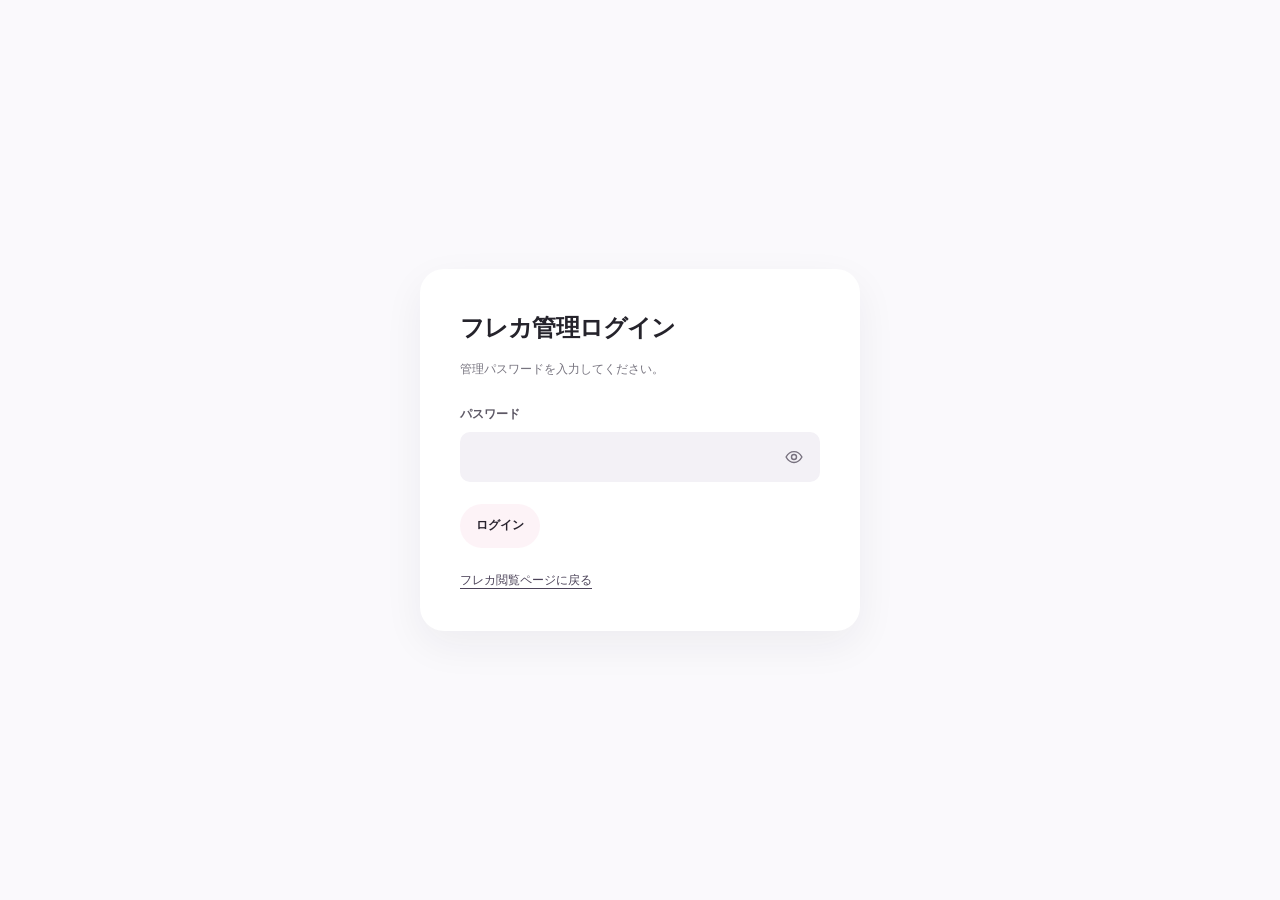
==== edit.html @ df6869c3 "Move Site E app, design, admin and independent GAS files to root; no README" ====
<!doctype html><html lang="ja"><head><meta charset="UTF-8"><meta name="viewport" content="width=device-width,initial-scale=1"><meta name="theme-color" content="#ffffff"><title>フレカ置き場 - 塩</title><link rel="stylesheet" href="assets/style.css?v=site-e-initial-20261123"></head><body data-page="edit"><div id="app"></div><script src="assets/config.js?v=site-e-gas-connected-20261123"></script><script src="assets/core.js?v=site-e-initial-20261123"></script><script src="assets/edit.js?v=site-e-menu-cleanup-20261123"></script></body></html>
---- assets/style.css ----
/*
 * Site D — 4.11B / Material-inspired minimal layout
 * A alternative remains entirely separate as v4.10.
 * The same JS, data contracts, page routes, and accessibility semantics are retained.
 * Design principle: whitespace first, lines only when needed, accent only as state.
 */
@property --theme-color { syntax: '<color>'; inherits: true; initial-value: #eaa1bf; }
:root {
  --theme-background: #eaa1bf;
  --old-theme-background: #eaa1bf;
  --theme-color: #eaa1bf;
  --theme-on: #171717;
  --theme-soft: rgba(234,161,191,.13);
  --theme-line: rgba(234,161,191,.35);
  --txt: #25232b;
  --muted: #77747f;
  --quiet: #9895a0;
  --line: #eeebf1;
  --line-strong: #ddd9e2;
  --bg: #faf9fc;
  --surface: #ffffff;
  --surface-soft: #f3f1f6;
  --surface-active: #f0ecf5;
  --danger: #b04452;
  --radius-small: 8px;
  --radius-medium: 12px;
  --radius-dialog: 24px;
  --ease: cubic-bezier(.2,.75,.25,1);
}
* { box-sizing: border-box; }
html { scroll-behavior: smooth; }
body {
  margin: 0;
  min-width: 320px;
  background: var(--surface);
  color: var(--txt);
  font: 14px/1.6 'Noto Sans JP','Hiragino Kaku Gothic ProN', 'Yu Gothic', system-ui, sans-serif;
  font-weight: 400;
  -webkit-font-smoothing: antialiased;
}
body[data-page="view"] { padding-bottom: 32px; }
button,input,textarea,select { font: inherit; }
button { cursor: pointer; -webkit-tap-highlight-color: transparent; }
button:disabled { opacity: .38; cursor: default; }
button:focus-visible, input:focus-visible, select:focus-visible, textarea:focus-visible, a:focus-visible, .ownership-option:focus-within {
  outline: 2px solid #6b5b81; outline-offset: 3px;
}
a { color: inherit; }
svg { width: 20px; height: 20px; fill: none; stroke: currentColor; stroke-width: 1.7; stroke-linecap: round; stroke-linejoin: round; }
.hidden { display: none !important; }
#app { min-height: 100dvh; }

/* 1 — Top app bar: flat surface, small dynamic theme rule (no decorations). */
.app-header { position: sticky; top: 0; z-index: 30; background: var(--surface); }
.title-bar { position: relative; isolation: isolate; background: var(--surface); color: var(--txt); }
.title-bar::after { content: ''; position: absolute; top: 0; left: 0; right: 0; height: 4px; background: var(--theme-background); z-index: 1; }
.title-bar::before { content:''; position:absolute; inset: 0 0 auto; height: 4px; z-index:2; pointer-events:none; background:var(--old-theme-background); opacity: 0; }
.theme-changing .title-bar::before { animation: b-accent-crossfade 700ms ease both; }
@keyframes b-accent-crossfade { from { opacity: 1; } to { opacity: 0; } }
.header-inner { max-width: 1440px; min-height: 76px; margin: auto; padding: 12px 36px 9px; display: flex; align-items: center; justify-content: space-between; gap: 16px; }
.app-title { font-size: 21px; font-weight: 700; letter-spacing: -.025em; color: #27232c; }
.header-actions,.view-header-actions { display:flex; align-items:center; gap:14px; }
.header-date { color:var(--muted); white-space:nowrap; font-size: 11px; letter-spacing: .02em; }
.hamburger { width: 48px; height: 48px; display:flex; flex-direction:column; align-items:center; justify-content:center; gap:5px; border:0; background:transparent; color:#302c36; padding:9px; border-radius:24px; transition:background 180ms ease; }
.hamburger:hover,.hamburger[aria-expanded="true"] { background:var(--surface-soft); }
.hamburger span { width:21px; height:2px; display:block; background:currentColor; border-radius:3px; transition:transform 250ms var(--ease),opacity 180ms ease; }
.hamburger[aria-expanded="true"] span:first-child { transform:translateY(7px) rotate(45deg); }
.hamburger[aria-expanded="true"] span:nth-child(2) { opacity:0; }
.hamburger[aria-expanded="true"] span:last-child { transform:translateY(-7px) rotate(-45deg); }

/* 2 — Modal navigation sheet; keeps the exact original hamburger behaviors. */
.menu-scrim { position:fixed; inset:0; z-index:79; background:rgba(22,18,30,.27); opacity:0; visibility:hidden; pointer-events:none; transition:opacity 300ms ease,visibility 0s linear 310ms; }
.hamburger-panel { position:fixed; right:0; top:0; bottom:0; z-index:80; width:min(344px, calc(100vw - 36px)); display:flex; flex-direction:column; gap:2px; padding:108px 20px 32px; overflow-y:auto; background:var(--surface); box-shadow:-14px 0 55px rgba(34,27,47,.12); opacity:0; transform:translateX(28px); visibility:hidden; pointer-events:none; transition:opacity 260ms ease,transform 300ms var(--ease),visibility 0s linear 310ms; }
.hamburger-panel::before { content:'メニュー'; position:absolute; top:42px; left:36px; font-size:21px; font-weight:700; letter-spacing:-.02em; }
.hamburger-panel :is(a,button) { display:block; width:100%; border:0; border-radius:12px; padding:15px 18px; text-align:left; color:#433e49; font-size:14px; font-weight:500; background:transparent; text-decoration:none; transition:background-color 180ms ease; }
.hamburger-panel :is(a,button):hover { background:#f3f1f6; }
.hamburger-panel .selected { background:var(--theme-soft); font-weight:700; }
/* Close control floats above the drawer, independent of the sliding sheet.
   Its bounds are taken from the header hamburger at the moment of opening. */
.drawer-close {
  position: fixed;
  z-index: 83;
  display: grid;
  place-items: center;
  padding: 0;
  border: 0;
  border-radius: 50%;
  background: transparent;
  color: #302c36;
  font-size: 28px;
  font-weight: 300;
  line-height: 1;
  opacity: 0;
  visibility: hidden;
  pointer-events: none;
  transform: scale(.92);
  transition: opacity 180ms ease, transform 240ms var(--ease), visibility 0s linear 250ms, background-color 180ms ease;
}
.drawer-close.is-open {
  opacity: 1;
  visibility: visible;
  pointer-events: auto;
  transform: scale(1);
  transition-delay: 0s;
}
.drawer-close:hover { background: var(--surface-soft); }
.drawer-close:focus-visible { outline: 2px solid #6b5b81; outline-offset: -3px; }

.hamburger-panel > a:first-of-type { border-bottom:1px solid var(--line); border-radius:0; margin-bottom:12px; padding-bottom:23px; }
.hamburger-panel > a:first-of-type:hover { background:var(--surface-soft); border-radius:12px; }
.menu-scrim.is-open,.hamburger-panel.is-open { opacity:1; visibility:visible; pointer-events:auto; transition-delay:0ms; }
.hamburger-panel.is-open { transform:translateX(0); }

/* 3 — Search and filters: whitespace, no decorated input borders. */
.container { max-width:1440px; margin:0 auto; padding:24px 36px; }
.search { max-width:740px; min-height:52px; display:flex; align-items:center; gap:14px; padding:0 18px; background:var(--surface-soft); border:0; border-radius:var(--radius-medium); box-shadow:none; transition:background 200ms ease,box-shadow 200ms ease; }
.search:focus-within { background:#eeebf3; box-shadow:inset 0 -2px #777086; }
.search svg { color:#777280; width:19px; height:19px; flex-shrink:0; }
.search input { flex:1; min-width:0; padding:13px 0; background:transparent; color:var(--txt); border:0; outline:0; font-size:16px; }
.search input::placeholder { color:#86818e; }
.desktop-tabs { max-width:1440px; margin:auto; padding:0 36px; display:flex; align-items:stretch; gap:20px; overflow-x:auto; scrollbar-width:none; border-bottom:1px solid var(--line); }
.desktop-tabs::-webkit-scrollbar { display:none; }
.char-tab { position:relative; flex-shrink:0; white-space:nowrap; border:0; border-radius:0; background:transparent!important; padding:12px 4px 15px; min-height:52px; color:#77717e; font-size:13px; font-weight:500; transition:color 230ms ease; }
.char-tab::after { content:''; position:absolute; left:0; right:0; height:3px; bottom:0; border-radius:3px 3px 0 0; background:var(--theme-background); transform:scaleX(0); transform-origin:center; transition:transform 280ms var(--ease); }
.char-tab:hover { color:#34303b; }
.char-tab.active { color:#292630; font-weight:700; }
.char-tab.active::after { transform:scaleX(1); }

/* 4 — Public gallery: image-led, not a grid of framed rectangles. */
.card-grid { display:grid; grid-template-columns:repeat(2,minmax(0,1fr)); gap:26px 16px; align-items:start; }
.freca-card { min-width:0; background:transparent; border:0; border-radius:0; box-shadow:none; overflow:visible; }
.card-picture { background:#f2f0f5; aspect-ratio:59 / 86; overflow:hidden; border-radius:7px; display:flex; align-items:center; justify-content:center; cursor:zoom-in; transition:box-shadow 220ms ease; }
.card-picture img { width:100%; height:100%; object-fit:cover; transition:transform 300ms var(--ease); }
.freca-card:hover .card-picture { box-shadow:0 6px 18px rgba(36,29,43,.08); }
.freca-card:hover .card-picture img { transform:scale(1.018); }
.card-detail { padding:11px 2px 0; }
.card-chara { color:#292530; font-size:13px; font-weight:650; line-height:1.45; }
.card-code { color:#76717d; font-size:12px; line-height:1.55; margin-top:4px; overflow-wrap:anywhere; }
.empty-image { display:flex; flex-direction:column; align-items:center; justify-content:center; gap:8px; color:#a29da9; }
.empty-image span { font-size:26px; font-weight:300; }
.empty-image small { font-size:12px; }
.placeholder-panel { grid-column:1 / -1; text-align:center; padding:68px 12px; color:#817a88; font-size:13px; background:transparent; border:0; border-radius:0; box-shadow:none; line-height:1.9; }
.pager { display:flex; justify-content:center; gap:6px; flex-wrap:wrap; margin:24px auto; }
.pager button { width:42px; height:42px; border:0; border-radius:50%; background:transparent; color:#77717e; }
.pager button:hover { background:#f0eef3; }
.pager button.active { color:#242029; background:var(--theme-soft); font-weight:700; }
.pager-ellipsis { display:grid; place-items:center; width:28px; color:#9a95a1; }
.bottom-nav { display:none; }

/* 5 — Forms and simple actions. The only filled actions are primary. */
.btn { min-height:40px; padding:9px 16px; border:0; border-radius:22px; color:#544d5b; background:var(--surface-soft); font-size:12px; font-weight:600; transition:background 160ms ease,transform 160ms ease; }
.btn:hover { background:#eae6ef; }
.btn:active,.tiny-btn:active { transform:scale(.982); }
.btn.primary { color:#28232e; background:var(--theme-soft); font-weight:700; }
.btn.primary:hover { filter:brightness(.97); }
.btn.danger,.tiny-btn.danger { color:var(--danger); }
.tiny-btn { background:transparent; border:0; border-radius:18px; padding:7px 13px; font-size:12px; font-weight:500; color:#5c5663; transition:background 180ms ease, transform 180ms ease; }
.tiny-btn:hover { background:var(--surface-soft); }
.row { display:flex; align-items:center; flex-wrap:wrap; gap:8px; }
.row.between { justify-content:space-between; }
.note { margin:0; font-size:12px; line-height:1.8; color:var(--muted); font-weight:400; }
.section-head { display:flex; align-items:center; justify-content:space-between; gap:16px; margin:6px 0 20px; }
.section-head h2 { margin:0; color:#292531; font-size:22px; font-weight:700; letter-spacing:-.035em; line-height:1.35; }
.section-head h2 small { font-size:12px; font-weight:400; margin-left:8px; letter-spacing:0; }

/* 6 — Auth: compact neutral form, only one elevated functional surface. */
.auth-screen { min-height:100dvh; display:grid; place-items:center; padding:32px 16px; background:var(--bg); }
.login-panel { width:min(440px,100%); padding:40px; background:#fff; border:0; border-radius:24px; box-shadow:0 14px 40px rgba(36,30,45,.06); }
.login-panel h1 { margin:0 0 12px; font-size:24px; letter-spacing:-.035em; }
.login-panel form { margin-top:24px; }
.login-panel .btn { margin-top:4px; min-height:44px; }
.login-panel > .note:last-child { margin-top:22px; }
.login-panel a { color:#4c4359; text-underline-offset:4px; }
.login-panel .password-control{display:block;position:relative;width:100%;}
.login-panel .password-control input{padding-right:58px;}
.login-panel .password-peek{position:absolute;top:0;right:0;bottom:0;width:52px;display:grid;place-items:center;border:0;border-radius:0 10px 10px 0;background:transparent;color:#77717e;cursor:pointer;touch-action:none;-webkit-user-select:none;user-select:none;padding:0;}
.login-panel .password-peek[aria-pressed="true"]{color:#28252e;}
.login-panel .password-peek:focus-visible{outline:2px solid #777086;outline-offset:-3px;}
.field { display:grid; gap:8px; margin:18px 0; font-size:12px; font-weight:650; color:#5d5865; }
.field input,.field select,.field textarea { width:100%; min-height:48px; border:0; border-radius:10px; background:var(--surface-soft); color:#28252e; padding:12px 14px; font-size:16px; outline:0; }
.field textarea { min-height:100px; resize:vertical; line-height:1.7; }
.field input:focus,.field select:focus,.field textarea:focus { box-shadow:inset 0 -2px #777086; }

/* 7 — Edit dashboard, understated hierarchy and flat item rows. */
.admin-shell { width:min(100%,1320px); margin:0 auto; padding:36px 38px 90px; }
.animated-content { animation:b-content-fade 230ms ease both; }
@keyframes b-content-fade { from { opacity:.7; transform:translateY(5px); } to { opacity:1; transform:translateY(0); } }
.admin-shell .search { margin-bottom:16px; max-width:740px; }
.sub-tabs { display:flex; width:fit-content; align-items:center; gap:26px; margin:0 0 36px; border-bottom:1px solid var(--line-strong); }
.sub-tab { position:relative; border:0; border-radius:0; color:#77717e; background:transparent; padding:10px 0 14px; min-height:44px; font-size:14px; font-weight:500; }
.sub-tab.active { color:#2b2731; font-weight:700; }
.sub-tab.active::after { content:''; position:absolute; height:3px; bottom:-1px; left:0; right:0; border-radius:3px; background:var(--theme-background); }
.character-filter { display:flex; align-items:center; gap:10px; width:100%; margin:14px 0 26px; min-height:44px; }
.filter-all { flex:0 0 auto; min-width:60px; }
.filter-scroll { display:flex; gap:4px; flex:1; min-width:0; overflow-x:auto; scrollbar-width:none; padding:0; overscroll-behavior-inline:contain; }
.filter-scroll::-webkit-scrollbar { display:none; }
.filter-pill { position:relative; flex:0 0 auto; border:0; background:transparent; color:#706a77; padding:10px 16px; border-radius:24px; min-height:42px; white-space:nowrap; font-size:12px; font-weight:500; transition:background-color 200ms ease, color 200ms ease; }
.filter-pill.active { background:var(--item-soft); color:#25222c; font-weight:700; }
.filter-pill:hover { background:#f3f1f6; }
.admin-card-grid { display:grid; grid-template-columns:repeat(2,minmax(0,1fr)); gap:28px 18px; margin-top:28px; }
.admin-card { min-width:0; background:transparent; border:0; border-radius:0; box-shadow:none; overflow:visible; }
.admin-image { display:grid; place-items:center; height:190px; background:#f1eff4; border-radius:7px; cursor:zoom-in; overflow:hidden; }
.admin-image img { width:100%; height:100%; object-fit:cover; }
.admin-card-body { padding:13px 2px; }
.admin-title { font-size:14px; font-weight:650; overflow-wrap:anywhere; }
.admin-sub { font-size:12px; color:var(--muted); margin:4px 0 8px; }

/* 8 — Ownership: one row per outfit, chips only for printed characters. */
.owned-grid { display:grid; grid-template-columns:repeat(1,minmax(0,1fr)); gap:0; margin-top:22px; }
.owned-card { padding:20px 1px 21px; border:0; border-radius:0; border-bottom:1px solid var(--line); background:transparent; box-shadow:none; }
.owned-card strong { font-size:15px; font-weight:650; }
.owned-card > .note { margin-top:2px; }
.chip-row { display:flex; flex-wrap:wrap; gap:8px; margin:13px 0 4px; }
.chip { display:inline-flex; align-items:center; gap:4px; padding:4px 12px; background:var(--item-soft); color:#3c3743; border:0; border-radius:19px; font-size:11px; font-weight:500; }
.owned-card .row { margin-top:12px; }

/* 9 — Print plans: section label and hairline separators instead of panels. */
.plan-heading { margin:42px 0 16px; font-size:20px; font-weight:700; letter-spacing:-.03em; }
.plan-set { margin:0 0 30px; background:transparent; border:0; border-radius:0; box-shadow:none; overflow:visible; }
.plan-set-head { display:flex; justify-content:flex-start; padding:12px 1px 10px; background:transparent; color:#77717d; border-bottom:1px solid var(--line-strong); font-size:12px; font-weight:600; }
.plan-item { display:flex; align-items:center; gap:14px; padding:16px 1px; min-width:0; border-bottom:1px solid var(--line); }
.plan-item input[type=checkbox] { flex:0 0 auto; width:19px; height:19px; accent-color:#655d70; cursor:pointer; }
.plan-content { min-width:0; flex:1; overflow:hidden; }
.plan-item .name { color:#33303b; font-weight:600; font-size:14px; overflow:hidden; text-overflow:ellipsis; white-space:nowrap; }

.plan-note { font-size:12px; margin-top:3px; color:#898590; line-height:1.5; white-space:nowrap; overflow:hidden; text-overflow:ellipsis; }
.plan-actions { flex:0 0 auto; display:flex; align-items:center; gap:0; flex-wrap:nowrap; }
.plan-actions .tiny-btn { font-size:11px; padding:8px 11px; min-width:40px; }
@keyframes b-check-pop { 0%{transform:scale(.85)} 65%{transform:scale(1.09)} 100%{transform:scale(1)} }
.plan-item.just-checked input[type=checkbox] { animation:b-check-pop 200ms ease-out; }

/* 10 — Color settings: flat editable rows with an intentional preview swatch. */
.color-grid { display:grid; grid-template-columns:repeat(1,minmax(0,1fr)); gap:0 36px; margin-top:18px; }
.color-card { border:0; border-radius:0; border-bottom:1px solid var(--line); background:transparent; padding:22px 0 23px; display:grid; gap:12px; }
.color-card > strong { font-size:15px; font-weight:650; }
.color-mode { display:flex; gap:22px; flex-wrap:wrap; }
.color-mode label { display:inline-flex; align-items:center; gap:7px; font-size:12px; color:#696373; cursor:pointer; }
.color-mode input { accent-color:#665c77; }
.color-control { display:flex; align-items:center; gap:14px; }
.color-control input[type=color] { width:44px; height:44px; border:0; background:none; padding:0; cursor:pointer; }
.color-control input[type=text] { flex:1; width:100%; min-width:0; border:0; border-radius:10px; background:var(--surface-soft); padding:12px 14px; font-size:14px; text-transform:uppercase; }
.color-sample { width:100%; min-height:43px; display:grid; place-items:center; background:var(--sample); color:var(--sample-on); font-weight:600; font-size:12px; border-radius:6px; }

/* 11 — Ownership multiple-selection dialog. */
.owned-select-caption { display:flex; justify-content:space-between; gap:14px; color:#4b4651; font-size:13px; margin:22px 0 10px; }
.owned-select-caption > span { color:var(--muted); font-size:11px; }
.ownership-options { display:grid; grid-template-columns:repeat(3,minmax(0,1fr)); gap:8px; }
.ownership-option { display:flex; justify-content:center; align-items:center; gap:5px; cursor:pointer; background:#f4f2f7; color:#6b6572; border:0; border-radius:11px; min-height:44px; padding:8px 4px; font-size:12px; transition:background-color 180ms ease; white-space:nowrap; }
.ownership-option.chosen { background:var(--item-soft); color:#302b35; font-weight:700; }
.ownership-option input { position:absolute; width:1px; height:1px; opacity:0; pointer-events:none; }
.ownership-option .tick { visibility:hidden; }
.ownership-option.chosen .tick { visibility:visible; }

/* 12 — Modal/dialog surfaces are purposefully elevated (not a layout grid). */
.overlay,.dialog-shade { position:fixed; inset:0; z-index:70; background:rgba(27,23,34,.5); display:grid; place-items:center; padding:20px; animation:b-overlay-in 180ms ease both; }
.overlay { z-index:60; }
.overlay img { max-width:min(520px,92vw); max-height:87vh; object-fit:contain; border-radius:8px; box-shadow:0 18px 60px rgba(20,14,30,.2); }
.overlay-close { position:fixed; right:25px; top:20px; width:44px; height:44px; border:0; background:white; color:#4c4554; border-radius:50%; font-size:24px; }
.dialog { background:#fff; width:min(520px,100%); max-height:90dvh; overflow-y:auto; padding:26px 30px 30px; border:0; border-radius:var(--radius-dialog); box-shadow:0 24px 90px rgba(28,23,34,.19); animation:b-dialog-in 250ms var(--ease) both; }
.dialog h2 { font-size:20px; font-weight:700; margin:0; }
.dialog-actions { display:flex; justify-content:flex-end; gap:10px; margin-top:28px; }
.preview { width:100%; min-height:148px; display:grid; place-items:center; background:var(--surface-soft); border:0; border-radius:9px; overflow:hidden; font-size:12px; color:#827d89; }
.preview img { width:auto; height:148px; max-width:100%; object-fit:contain; }
@keyframes b-overlay-in { from{opacity:0} to{opacity:1} }
@keyframes b-dialog-in { from{opacity:0;transform:translateY(10px) scale(.99)} to{opacity:1;transform:translateY(0) scale(1)} }
.toast { position:fixed; z-index:110; left:50%; bottom:26px; transform:translateX(-50%); padding:12px 20px; background:#353039; color:white; border-radius:24px; font-size:12px; opacity:0; pointer-events:none; transition:opacity 200ms ease; box-shadow:0 7px 25px rgba(25,22,29,.15); }
.toast.show { opacity:1; }

/* Responsive columns and rhythm */
@media(min-width:700px) {
  .card-grid { grid-template-columns:repeat(4,minmax(0,1fr)); gap:30px 20px; }
  .admin-card-grid { grid-template-columns:repeat(3,minmax(0,1fr)); gap:30px 22px; }
  .owned-grid { grid-template-columns:repeat(2,minmax(0,1fr)); column-gap:42px; }
  .color-grid { grid-template-columns:repeat(2,minmax(0,1fr)); }
}
@media(min-width:1100px) {
  .card-grid { grid-template-columns:repeat(5,minmax(0,1fr)); gap:36px 24px; }
  .admin-card-grid { grid-template-columns:repeat(4,minmax(0,1fr)); }
}
@media(min-width:1400px) { .card-grid { grid-template-columns:repeat(6,minmax(0,1fr)); } }

@media(max-width:699px) {
  body[data-page="view"] { padding-bottom:90px; }
  .header-inner { min-height:66px; padding:9px 16px 6px; }
  .app-title { font-size:17px; }
  .header-date { font-size:10px; }
  .header-actions,.view-header-actions { gap:5px; }
  .hamburger { width:44px; height:44px; }
  .container { padding:18px 16px; }
  .desktop-tabs { display:none; }
  .card-grid { grid-template-columns:repeat(2,minmax(0,1fr)); gap:24px 12px; }
  .card-picture { border-radius:5px; }
  .card-detail { padding:9px 1px 0; }
  .card-chara { font-size:12px; }
  .card-code { font-size:11px; }
  .bottom-nav { display:block; position:fixed; left:0; right:0; bottom:0; z-index:40; height:77px; background:var(--surface); box-shadow:0 -3px 22px rgba(30,26,37,.07); }
  .bottom-nav-inner { display:flex; align-items:center; gap:10px; width:100%; height:100%; padding:0 12px; }
  .bottom-all { display:flex; align-items:center; justify-content:center; flex:0 0 58px; padding:10px 4px; border:0; background:transparent; border-radius:17px; font-size:11px; color:#736e7a; min-height:42px; }
  .bottom-all.active { background:var(--item-soft); color:#302b35; font-weight:700; }
  .nav-scroller { display:block; flex:1; min-width:0; height:100%; overflow-x:auto; scroll-snap-type:x mandatory; scrollbar-width:none; }
  .nav-scroller::-webkit-scrollbar { display:none; }
  .nav-track { display:flex; width:100%; height:100%; }
  .nav-slide { flex:0 0 100%; width:100%; height:100%; display:flex; align-items:center; gap:2px; padding:0; scroll-snap-align:start; }
  .bottom-char { flex:1 1 0; width:0; min-width:0; min-height:42px; display:grid; place-items:center; padding:10px 1px; border:0; border-radius:17px; background:transparent; color:#746f7c; font-size:11px; transition:background 260ms ease; }
  .bottom-char.active { background:var(--item-soft); color:#292531; font-weight:700; }
  .bottom-char:not(.active):active,.bottom-all:not(.active):active { background:var(--surface-soft); }
  .admin-shell { padding:26px 16px 72px; }
  .section-head { margin:2px 0 20px; }
  .section-head h2 { font-size:18px; }
  .section-head .btn { padding:9px 13px; font-size:11px; min-height:39px; }
  .sub-tabs { gap:26px; margin-bottom:28px; }
  .character-filter { gap:5px; margin:10px 0 23px; }
  .filter-pill { padding:10px 13px; }
  .admin-card-grid { gap:25px 14px; }
  .admin-image { height:160px; }
  .admin-card-body { padding:10px 0; }
  .owned-card { padding:20px 0; }
  .plan-heading { font-size:18px; margin:36px 0 14px; }
  .plan-item { gap:9px; padding:14px 0; }
  .plan-actions { gap:0; }
  .plan-actions .tiny-btn { min-width:34px; padding:7px 7px; font-size:11px; }
  .dialog { padding:22px 20px 25px; border-radius:20px; }
  .color-grid { grid-template-columns:1fr; }
  .hamburger-panel { width:min(340px,calc(100vw - 32px)); }
}
@media(prefers-reduced-motion:reduce) {
  *,*::before,*::after { scroll-behavior:auto!important; animation-duration:.001ms!important; transition-duration:.001ms!important; }
}


/* ======================================================================
   SITE D 4.11D — design D: B's structural minimalism + C's glass & motion
   No JS or backend contracts changed. Keep as an independent CSS variant.
   Glass belongs to navigation and temporary overlays, NOT content cards.
   ====================================================================== */
:root {
  --d-spring: cubic-bezier(.22,1,.36,1);
  --d-glass: rgba(254,253,255,.84);
  --d-solid: #fff;
  --d-glass-stroke: rgba(255,255,255,.72);
}
/* B-like flat page, with C-like luminous/frosted top navigation. */
body { background:#fff; }
.app-header {
  background:transparent;
  isolation:isolate;
}
.title-bar {
  background:var(--d-glass);
  -webkit-backdrop-filter:blur(24px) saturate(1.4);
  backdrop-filter:blur(24px) saturate(1.4);
  box-shadow:0 1px 0 rgba(61,52,72,.065), 0 3px 18px rgba(50,36,59,.025);
}
/* Keep B's narrow accent rather than C's full tinted block. */
.title-bar::after,.title-bar::before { height:3px; }
.app-title { letter-spacing:-.02em; }
.hamburger,
.hamburger span { transition-duration:260ms; transition-timing-function:var(--d-spring); }
.hamburger:hover { background:rgba(235,231,240,.55); }
.hamburger:active { transform:scale(.94); }
/* C-inspired glass navigation sheet, still in B's right drawer geometry.
   Position of close X is set from the hamburger's actual rect by B.1 JS. */
.menu-scrim {
  background:rgba(28,23,35,.21);
  -webkit-backdrop-filter:blur(0px);
  backdrop-filter:blur(0px);
  transition:opacity 380ms ease,backdrop-filter 380ms ease,
             -webkit-backdrop-filter 380ms ease,visibility 0s linear 410ms;
}
.menu-scrim.is-open {
  -webkit-backdrop-filter:blur(4px);
  backdrop-filter:blur(4px);
  transition-delay:0s;
}
.hamburger-panel {
  background:rgba(251,250,254,.94);
  border-left:1px solid var(--d-glass-stroke);
  -webkit-backdrop-filter:blur(34px) saturate(1.45);
  backdrop-filter:blur(34px) saturate(1.45);
  box-shadow:-18px 0 65px rgba(38,29,48,.14),inset 1px 0 rgba(255,255,255,.7);
  transform:translate3d(32px,0,0) scale(.992);
  transform-origin:right center;
  filter:blur(3px);
  transition:opacity 320ms ease,transform 410ms var(--d-spring),filter 320ms ease,visibility 0s linear 425ms;
}
.hamburger-panel.is-open {
  transform:translate3d(0,0,0) scale(1);
  filter:blur(0px);
}
.hamburger-panel :is(a,button) {
  transition:background-color 200ms ease,color 190ms ease,transform 240ms var(--d-spring);
}
.hamburger-panel :is(a,button):hover {
  background:rgba(231,228,238,.7);
  transform:translateX(2px);
}
.drawer-close {
  transition:opacity 220ms ease,transform 290ms var(--d-spring),visibility 0s linear 330ms,background-color 200ms ease;
}
.drawer-close.is-open { transition-delay:0s; }
.drawer-close:hover { background:rgba(236,233,242,.82); }
/* Keep B's no-outline search field, give it restrained C-like tactility. */
.search {
  background:rgba(243,241,246,.94);
  transition:background-color 230ms ease,box-shadow 250ms ease,transform 250ms var(--d-spring);
}
.search:focus-within {
  background:rgba(241,238,246,.98);
  box-shadow:inset 0 -2px rgba(109,94,128,.55), 0 3px 15px rgba(45,36,54,.04);
}
/* Tabs stay understated B-style, but transitions feel more fluid. */
.char-tab { transition:color 320ms ease; }
.char-tab::after { transition:transform 390ms var(--d-spring); }
.filter-pill,.bottom-char,.bottom-all {
  transition:background-color 400ms var(--d-spring),color 260ms ease,transform 210ms var(--d-spring);
}
/* Gallery remains visually identical in structure to B. Card entrance is C-like. */
@keyframes d-card-enter {
  from { opacity:0; transform:translate3d(0,9px,0) scale(.994); }
  to   { opacity:1; transform:translate3d(0,0,0) scale(1); }
}
.animated-grid .freca-card {
  animation:d-card-enter 360ms var(--d-spring) both;
  animation-delay:var(--stagger,0ms);
}
.card-picture { transition:box-shadow 280ms ease,transform 380ms var(--d-spring); }
.card-picture img { transition:transform 450ms var(--d-spring); }
@media (hover:hover) {
  .freca-card:hover .card-picture { transform:translateY(-2px); }
  .filter-pill:hover:not(.active) { background:#f1eff5; }
  .btn:hover,.tiny-btn:hover { transform:translateY(-1px); }
}
/* C-like responsive gestures for actions. No excessive bounce. */
.btn,.tiny-btn,.pager button,.sub-tab {
  transition:background-color 220ms ease,color 220ms ease,transform 210ms var(--d-spring),box-shadow 220ms ease;
}
.btn:active,.tiny-btn:active,.pager button:active,.sub-tab:active { transform:scale(.97); }
.animated-content { animation:d-content-enter 320ms var(--d-spring) both; }
@keyframes d-content-enter {
  from { opacity:.45; transform:translateY(9px); }
  to { opacity:1; transform:translateY(0); }
}
.plan-item.just-checked input[type=checkbox] { animation:d-check-pop 240ms var(--d-spring); }
@keyframes d-check-pop { 0%{transform:scale(.84)} 65%{transform:scale(1.07)} 100%{transform:scale(1)} }
/* Temporary controls are glass; content rows/cards stay B-flat. */
.dialog-shade,.overlay {
  background:rgba(26,22,35,.42);
  -webkit-backdrop-filter:blur(6px);
  backdrop-filter:blur(6px);
  animation:d-scrim-enter 230ms ease-out both;
}
.dialog {
  background:rgba(253,252,255,.96);
  border:1px solid rgba(255,255,255,.88);
  border-radius:21px;
  box-shadow:0 26px 80px rgba(27,22,35,.18);
  -webkit-backdrop-filter:blur(30px) saturate(1.3);
  backdrop-filter:blur(30px) saturate(1.3);
  animation:d-dialog-enter 320ms var(--d-spring) both;
}
@keyframes d-scrim-enter { from { opacity:0; } to { opacity:1; } }
@keyframes d-dialog-enter {
  from { opacity:0; transform:translateY(12px) scale(.985); }
  to { opacity:1; transform:translateY(0) scale(1); }
}
.overlay-close { background:rgba(255,255,255,.91); -webkit-backdrop-filter:blur(16px);backdrop-filter:blur(16px); }
/* Mobile: glass navigation bar across full width, not a floating capsule.
   Preserves B's single horizontal row and the 4-group slide interaction. */
@media(max-width:699px){
  .bottom-nav {
    background:rgba(253,252,255,.81);
    border-top:1px solid rgba(255,255,255,.86);
    -webkit-backdrop-filter:blur(27px) saturate(1.5);
    backdrop-filter:blur(27px) saturate(1.5);
    box-shadow:0 -5px 28px rgba(36,28,47,.09), inset 0 1px 0 rgba(255,255,255,.74);
    padding-bottom:env(safe-area-inset-bottom,0px);
    height:calc(77px + env(safe-area-inset-bottom,0px));
  }
  body[data-page="view"] { padding-bottom:calc(100px + env(safe-area-inset-bottom,0px)); }
  .bottom-nav-inner { height:77px; }
  .hamburger-panel { background:rgba(251,250,254,.96); }
  .plan-actions .tiny-btn { min-height:42px; }
}
/* No blur in constrained environments and honor system accessibility. */
@supports not ((backdrop-filter:blur(3px)) or (-webkit-backdrop-filter:blur(3px))){
  .title-bar,.hamburger-panel,.bottom-nav,.dialog{background:var(--d-solid);}
  .menu-scrim,.dialog-shade,.overlay{background:rgba(28,23,35,.35);}
}
@media(prefers-reduced-transparency:reduce){
  .title-bar,.hamburger-panel,.bottom-nav,.dialog{
    background:#fff!important;-webkit-backdrop-filter:none!important;backdrop-filter:none!important;
  }
  .menu-scrim,.dialog-shade,.overlay{-webkit-backdrop-filter:none!important;backdrop-filter:none!important;}
}
@media(prefers-contrast:more){
  .title-bar,.bottom-nav{background:#fff;border-color:#a19baa;}
  .hamburger-panel{background:#fff;}
}
@media(prefers-reduced-motion:reduce){
  .hamburger-panel,.menu-scrim,.drawer-close,.animated-grid .freca-card,.animated-content,.dialog,.overlay,.dialog-shade,
  .plan-item.just-checked input[type=checkbox]{animation:none!important;transition:none!important;filter:none!important;}
  .hamburger-panel{transform:translateX(0)!important;}
}

/* Site D v4.11D.1 — compact data-entry forms and understated contrast */
.search input::placeholder,.field input::placeholder,.field textarea::placeholder,
.upload-fields input::placeholder,.card-upload-url input::placeholder{color:#ada8b4;opacity:1}
.ownership-option.chosen{background:var(--item-soft);box-shadow:inset 0 0 0 1px var(--item-line);font-weight:700}
.filter-pill.active,.bottom-char.active,.bottom-all.active{background:var(--item-soft);box-shadow:inset 0 0 0 1px var(--item-line)}
.dialog-heading{margin-bottom:24px;align-items:center}
.dialog-x{display:grid;place-items:center;flex-shrink:0;width:40px;height:40px;border:0;border-radius:50%;background:transparent;color:#4c4754;font-size:25px;font-weight:300;line-height:1;transition:background .2s ease,transform .2s ease}
.dialog-x:hover{background:rgba(78,65,88,.08)}.dialog-x:active{transform:scale(.96)}
.ownership-dialog .field{margin:12px 0 20px}
.ownership-options{margin:14px 0 12px;gap:8px}
.dialog-actions{margin-top:24px}
/* Select files in an intentional drop area; one editable costume name per preview. */
.card-entry-dialog{width:min(620px,100%)}
.card-upload-zone{display:flex;flex-direction:column;gap:6px;align-items:center;justify-content:center;min-height:124px;background:rgba(243,240,248,.75);border:1px dashed #d9d4e0;border-radius:15px;color:#595263;cursor:pointer;transition:background .18s ease,border-color .18s ease}
.card-upload-zone:hover,.card-upload-zone.dragging,.card-upload-zone:focus-visible{background:#ebe6f2;border-color:#b8adca;outline-offset:2px}
.card-upload-zone.upload-busy{opacity:.7;pointer-events:none}
.upload-symbol{font-size:22px;font-weight:300;line-height:1}.card-upload-zone strong{font-size:13px;font-weight:600}.upload-hint{color:#9b94a2;font-size:11px}
.card-upload-url{display:flex;align-items:center;gap:10px;margin-top:10px}
.card-upload-url input{flex:1;min-width:0;padding:12px 14px;border:0;background:var(--surface-soft);border-radius:10px;font-size:14px}
.upload-entries{display:grid;gap:0;margin-top:18px}
.upload-entry{display:flex;align-items:center;gap:12px;min-width:0;padding:14px 0;border-bottom:1px solid var(--line)}
.upload-thumb{flex:0 0 76px;width:76px;height:88px;background:#f3f1f6;display:grid;place-items:center;overflow:hidden;border-radius:9px;color:#aaa3af;font-size:11px}
.upload-thumb img{width:100%;height:100%;object-fit:contain}
.upload-fields{display:grid;grid-template-columns:1fr;gap:7px;flex:1;min-width:0}
.upload-fields :is(input,select){width:100%;min-width:0;height:39px;padding:8px 11px;border:0;background:#f6f4f8;border-radius:8px;font-size:14px;color:#302a35}
.upload-remove{flex:0 0 32px;width:32px;height:32px;border:0;background:transparent;color:#756b7a;font-size:20px;border-radius:50%}.upload-remove:hover{background:#eeebf3}
.add-entry-link{margin-top:16px;padding:10px 0;background:none;border:0;color:#71657c;font-size:12px;font-weight:600;text-align:left}
.add-entry-link:hover{text-decoration:underline;text-underline-offset:4px}
@media(max-width:699px){.card-entry-dialog{padding:22px 18px}.card-upload-zone{min-height:105px}.upload-entry{gap:9px}.upload-thumb{flex-basis:65px;width:65px;height:78px}.upload-fields :is(input,select){font-size:16px}.dialog-x{width:42px;height:42px}}

/* v4.11D.2 — ownership heading removal, compact count and close X */
.ownership-dialog { position:relative; padding-top:40px; }
.ownership-dialog > .dialog-x { position:absolute; top:10px; right:14px; z-index:1; }
.ownership-count { margin:6px 0 0; font-size:11px; }


/* ===== v4.11D.3: requested mobile navigation and consistent search only ===== */
/* One shared search-field size, icon alignment, and left edge across pages. */
body[data-page="view"] .container > .search,
body[data-page="edit"] .admin-shell .search {
  display:flex;
  width:100%;
  max-width:740px;
  min-height:52px;
  height:52px;
  padding:0 18px;
  border-radius:var(--radius-medium);
  align-items:center;
  gap:14px;
  box-sizing:border-box;
}
body[data-page="view"] .container > .search input,
body[data-page="edit"] .admin-shell .search input {
  min-height:0;
  height:100%;
  padding:0;
  line-height:normal;
}
/* Desktop uses differently sized page wrappers; align search fields without
   moving the surrounding content or changing the layout of either page. */
@media (min-width:700px) {
  body[data-page="edit"] .admin-shell .search {
    width:min(740px, calc(100vw - 72px));
    max-width:none;
    margin-left:0;
  }
}
@media (max-width:699px) {
  /* Each character owns one thin color strip; no full-width strip. */
  /* Every group has FOUR equal-width slots, even groups of three or two. */
  body[data-page="view"] .nav-slide {
    justify-content:flex-start;
  }
  body[data-page="view"] .bottom-char {
    flex:0 0 calc((100% - 6px) / 4);
    width:calc((100% - 6px) / 4);
    min-width:0;
  }
  /* The four character slots keep equal widths, including the two-person group.
     Only the bottom edge receives color; nothing is pill-shaped. */
  body[data-page="view"] .bottom-all,
  body[data-page="view"] .bottom-char {
    position:relative;
    align-self:stretch;
    height:100%;
    background:transparent !important;
    border:0 !important;
    border-radius:0 !important;
    box-shadow:none !important;
  }
  body[data-page="view"] .bottom-all.active,
  body[data-page="view"] .bottom-char.active {
    background:transparent !important;
    box-shadow:none !important;
  }
  body[data-page="view"] .bottom-all::after,
  body[data-page="view"] .bottom-char::after {
    content:"";
    position:absolute;
    left:3px;
    right:3px;
    bottom:0;
    height:3px;
    background:var(--item-background,var(--item-color));
    pointer-events:none;
  }
}


/* Site D v4.11D.6 — only menu-line consistency and sticky, floating search. */
:root { --search-sticky-top: 76px; }
/* The three strokes keep exactly the same thickness, including flex layout. */
.hamburger span {
  box-sizing: border-box;
  flex: 0 0 2px;
  height: 2px;
  min-height: 2px;
  width: 21px;
  border-radius: 1px;
}
/* Viewer: the search wrapper is a sibling of the rest of the content so that
   sticky positioning is not constrained to a search-only parent. */
body[data-page="view"] .search-dock {
  position: sticky;
  top: var(--search-sticky-top);
  z-index: 29;
  background: rgba(255,255,255,.91);
  -webkit-backdrop-filter: blur(12px);
  backdrop-filter: blur(12px);
}
/* Admin: search fields are inside the same content container as their results. */
body[data-page="edit"] .admin-shell .search {
  position: sticky;
  top: calc(var(--search-sticky-top) + 12px);
  z-index: 29;
}
/* A subtle elevation, without changing width, height, margins or typography. */
body[data-page="view"] .search-dock > .search,
body[data-page="edit"] .admin-shell .search {
  background: rgb(250,249,252);
  box-shadow: 0 5px 18px rgba(39,32,49,.11), 0 1px 3px rgba(39,32,49,.035);
  transition: background 230ms ease, box-shadow 230ms ease;
}
body[data-page="view"] .search-dock > .search:focus-within,
body[data-page="edit"] .admin-shell .search:focus-within {
  background: rgb(250,248,253);
  box-shadow: 0 7px 22px rgba(39,32,49,.13), inset 0 -2px #777086;
}
@media (max-width: 699px) {
  :root { --search-sticky-top: 66px; }
}
@media (prefers-reduced-transparency: reduce) {
  body[data-page="view"] .search-dock { background:#fff; -webkit-backdrop-filter:none; backdrop-filter:none; }
}

/* Site D v4.11D.7 — requested changes only */
/* Use identical SVG rectangles for all three menu strokes. */
.hamburger .hamburger-lines {width:24px;height:24px;display:block;flex:none;stroke:none;fill:currentColor;}
.hamburger .hamburger-lines rect {fill:currentColor;stroke:none;}
 /* The X occupies the same spot as the hamburger; hide the underlying three bars while open. */
.hamburger[aria-expanded="true"] .hamburger-lines {opacity:0;visibility:hidden;}
/* Single image per outfit, aligned to the left of the existing ownership detail. */
.owned-card-layout {display:flex;align-items:flex-start;gap:14px;min-width:0;}
.owned-info {flex:1;min-width:0;}
.owned-thumb {flex:0 0 62px;width:62px;height:92px;display:flex;align-items:center;justify-content:center;background:#f5f4f7;border-radius:5px;overflow:hidden;color:#aaa5af;font-size:10px;}
.owned-thumb[role="button"] {cursor:zoom-in;}
.owned-thumb img {height:100%;width:100%;object-fit:contain;}
.ownership-image-picker {display:flex;align-items:center;gap:14px;margin:12px 0 20px;}
.ownership-image-preview {flex:0 0 64px;width:64px;height:96px;background:#f5f4f7;border-radius:5px;display:grid;place-items:center;overflow:hidden;color:#aaa5af;font-size:10px;}
.ownership-image-preview img {width:100%;height:100%;object-fit:contain;}
.ownership-image-actions {display:flex;align-items:flex-start;gap:10px;flex-wrap:wrap;}
.ownership-file-label {cursor:pointer;display:inline-flex;align-items:center;}
.ownership-file-label input {display:none;}
@media (max-width:699px){.owned-card-layout{gap:12px}.owned-thumb{flex-basis:56px;width:56px;height:84px}}

/* D.8: Ownership image uses its native proportions; no white background or cropping. */
.owned-thumb {
  flex:0 0 122px;
  width:122px;
  height:auto;
  min-height:80px;
  max-height:166px;
  padding:0;
  background:transparent;
  border:0;
  border-radius:0;
  overflow:visible;
  color:#aaa5af;
  cursor:pointer;
  appearance:none;
  text-align:center;
}
.owned-thumb img {
  display:block;
  width:auto;
  height:auto;
  max-width:100%;
  max-height:166px;
  object-fit:contain;
}
.owned-thumb:focus-visible{outline:2px solid var(--theme-color);outline-offset:3px;border-radius:3px}
.ownership-image-preview {
  flex:0 0 122px;
  width:122px;
  height:auto;
  min-height:98px;
  max-height:166px;
  padding:0;
  background:transparent;
  border-radius:0;
  overflow:visible;
}
.ownership-image-preview img {
  display:block;
  width:auto;
  height:auto;
  max-width:100%;
  max-height:166px;
  object-fit:contain;
}
@media(max-width:699px){
 .owned-thumb{flex-basis:100px;width:100px;max-height:145px}
 .owned-thumb img{max-height:145px}
 .ownership-image-preview{flex-basis:105px;width:105px;max-height:145px}
 .ownership-image-preview img{max-height:145px}
}

/* Site D only: scale the complete mobile search dock and bottom character bar. */
@media (max-width:699px) {
  body[data-page="view"] .search-dock {
    padding-top:13.5px;
    padding-bottom:13.5px;
  }
  body[data-page="view"] .search-dock > .search {
    height:39px;
    min-height:39px;
  }
  body[data-page="view"] .bottom-nav {
    height:calc(46px + env(safe-area-inset-bottom,0px));
    padding-bottom:env(safe-area-inset-bottom,0px);
    box-sizing:border-box;
  }
  body[data-page="view"] .bottom-nav-inner {
    height:46px;
  }
  body[data-page="view"] .bottom-all,
  body[data-page="view"] .bottom-char {
    min-height:0;
    padding-top:4px;
    padding-bottom:4px;
  }
  body[data-page="view"] {
    padding-bottom:calc(70px + env(safe-area-inset-bottom,0px));
  }
}

/* Site D mobile viewer: only the search field floats; no opaque sticky band. */
@media (max-width:699px) {
  body[data-page="view"] .search-dock {
    background:transparent;
    border:0;
    box-shadow:none;
    -webkit-backdrop-filter:none;
    backdrop-filter:none;
  }
  body[data-page="view"] .search-dock > .search {
    position:relative;
    background:rgba(250,249,252,.86);
    border-radius:var(--radius-medium);
    box-shadow:0 8px 26px rgba(39,32,49,.14),0 2px 7px rgba(39,32,49,.05);
    -webkit-backdrop-filter:blur(17px) saturate(1.15);
    backdrop-filter:blur(17px) saturate(1.15);
  }
  body[data-page="view"] .search-dock > .search:focus-within {
    background:rgba(250,248,253,.92);
    box-shadow:0 9px 28px rgba(39,32,49,.17),inset 0 -2px #777086;
  }
}



/* Site D management header: same add-card action placement as Sites A/B. */
body[data-page="edit"] .site-d-header-add {
 flex:0 0 auto;
 min-height:40px;
 padding:9px 14px;
 white-space:nowrap;
 font-size:12px;
}
@media (max-width:699px) {
 body[data-page="edit"] .site-d-header-add {
  min-height:38px;
  padding:8px 11px;
  font-size:11px;
 }
}
@media (max-width:540px) {
 body[data-page="edit"] .header-inner {
  display:flex;
  flex-direction:column;
  align-items:stretch;
  gap:0;
  padding:9px 12px 10px;
 }
 body[data-page="edit"] .header-inner > .app-title {font-size:16px;}
 body[data-page="edit"] .header-actions {
  justify-content:flex-end;
  width:100%;
  gap:7px;
 }
 body[data-page="edit"] .header-date {margin-right:auto;}
}

/* Six-column desktop card management; retain the continuous scrolling list. */
@media (min-width:1100px) {
 body[data-page="edit"] .admin-card-grid {
  grid-template-columns:repeat(6,minmax(0,1fr));
  column-gap:16px;
  row-gap:28px;
 }
 body[data-page="edit"] .admin-card-body .row {
  gap:3px;
 }
 body[data-page="edit"] .admin-card-body .tiny-btn {
  padding:6px 8px;
  font-size:11px;
 }
}

/* Admin card captions use the same hierarchy as the public gallery:
   character above in near-black, outfit name below in muted gray. */
body[data-page="edit"] .admin-card-grid .admin-title {
 color:#292530;
 font-size:13px;
 font-weight:650;
 line-height:1.45;
 overflow-wrap:anywhere;
}
body[data-page="edit"] .admin-card-grid .admin-sub {
 color:#76717d;
 font-size:12px;
 font-weight:400;
 line-height:1.55;
 margin:4px 0 8px;
 overflow-wrap:anywhere;
}
@media(max-width:699px){
 body[data-page="edit"] .admin-card-grid .admin-title {font-size:12px;}
 body[data-page="edit"] .admin-card-grid .admin-sub {font-size:11px;}
}

/* Site A admin: visually distinguish non-public cards like Site B. */
body[data-page="edit"] .site-a-unlisted .admin-image {
 opacity:.55;
}


/* Public gallery: auto-load indicator for the next group of cards. */
body[data-page="view"] .infinite-loader {
 display:flex;
 justify-content:center;
 align-items:center;
 gap:9px;
 min-height:48px;
 padding:16px 0 26px;
 color:#817a88;
 font-size:12px;
}
body[data-page="view"] .infinite-loader[hidden] {display:none;}
body[data-page="view"] .infinite-loader-dot {
 width:9px;
 height:9px;
 flex:0 0 auto;
 border-radius:50%;
 background:var(--theme-color,#9f9aa8);
 animation:freca-loader-pulse 1100ms ease-in-out infinite;
}
@keyframes freca-loader-pulse {
 0%,100% {opacity:.35; transform:scale(.8);}
 50% {opacity:1; transform:scale(1);}
}
@media (prefers-reduced-motion:reduce) {
 body[data-page="view"] .infinite-loader-dot {animation:none;}
}

/* Site E: preserve the original public/private and bulk-delete controls. */
body[data-page="edit"] .site-c-unlisted .admin-image {opacity:.55;}
body[data-page="edit"] .admin-card .admin-image {position:relative;}
body[data-page="edit"] .site-c-selected .admin-image {
 outline:3px solid var(--theme-color,#8c7899);
 outline-offset:2px;
}
body[data-page="edit"] .site-c-select-indicator {
 position:absolute;
 top:7px;
 right:7px;
 min-width:30px;
 padding:5px 7px;
 background:rgba(255,255,255,.94);
 border-radius:6px;
 font-size:11px;
 color:#352d3c;
 font-weight:700;
 box-shadow:0 1px 8px rgba(0,0,0,.10);
}
body[data-page="edit"] .site-c-bulk-bar {
 position:fixed;
 z-index:68;
 left:50%;
 bottom:20px;
 transform:translateX(-50%);
 display:flex;
 align-items:center;
 justify-content:center;
 gap:12px;
 padding:12px 16px;
 min-width:min(92vw,420px);
 max-width:calc(100vw - 24px);
 background:#fff;
 box-shadow:0 8px 30px rgba(25,22,29,.17);
 border-radius:12px;
 font-size:12px;
 white-space:nowrap;
}
body[data-page="edit"] .site-c-bulk-bar.hidden {display:none;}
body[data-page="edit"] .site-c-bulk-bar .btn {font-size:11px;padding:9px 11px;min-height:36px;}
@media(max-width:540px){
 body[data-page="edit"] .site-c-bulk-bar {gap:6px;padding:10px 9px;}
 body[data-page="edit"] .site-c-bulk-bar .btn {font-size:10px;padding:8px 6px;}
}

/* Image replacement is shown only when Site E uses the migrated backend. */
body[data-page="edit"] .site-c-replace-image {
 display:flex;
 align-items:center;
 justify-content:space-between;
 gap:12px;
 padding:13px 16px;
 margin:12px 0 18px;
 border:1px solid #e6e1ea;
 border-radius:10px;
 background:#faf9fc;
 color:#4c4554;
 font-size:12px;
 font-weight:650;
}
body[data-page="edit"] .site-c-replace-image input[type="file"] {
 width:min(100%,240px);
 font-size:11px;
}
@media(max-width:540px){
 body[data-page="edit"] .site-c-replace-image {align-items:stretch;flex-direction:column;}
}
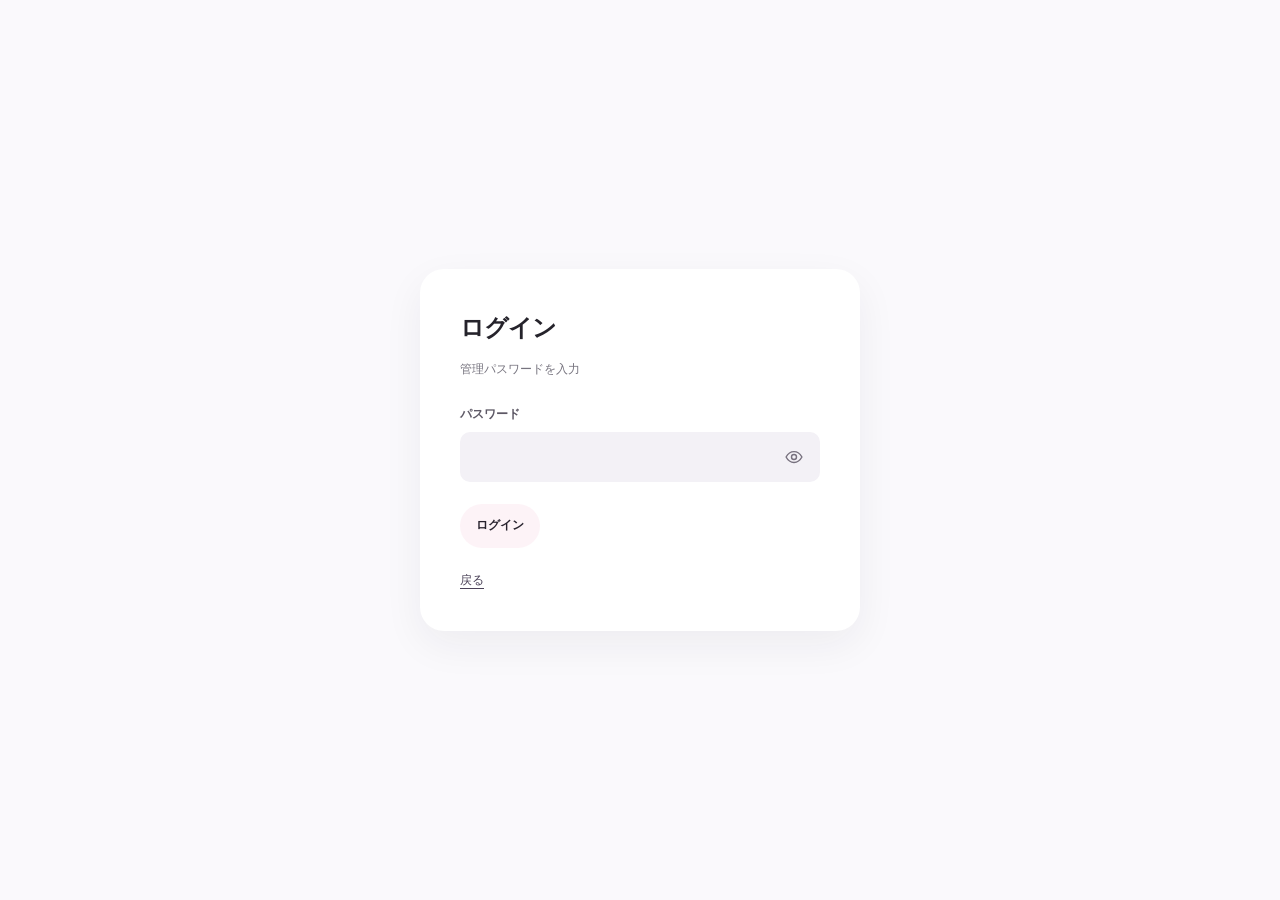
==== commit 5f7deabf: "Set admin tab title and refresh login copy" ====
--- a/edit.html
+++ b/edit.html
@@ -1 +1 @@
-<!doctype html><html lang="ja"><head><meta charset="UTF-8"><meta name="viewport" content="width=device-width,initial-scale=1"><meta name="theme-color" content="#ffffff"><title>フレカ置き場 - 塩</title><link rel="stylesheet" href="assets/style.css?v=site-e-initial-20261123"></head><body data-page="edit"><div id="app"></div><script src="assets/config.js?v=site-e-gas-connected-20261123"></script><script src="assets/core.js?v=site-e-initial-20261123"></script><script src="assets/edit.js?v=site-e-menu-cleanup-20261123"></script></body></html>+<!doctype html><html lang="ja"><head><meta charset="UTF-8"><meta name="viewport" content="width=device-width,initial-scale=1"><meta name="theme-color" content="#ffffff"><title>フレカ置き場 - 塩</title><link rel="stylesheet" href="assets/style.css?v=admin-actions-two-line-align-20261123"></head><body data-page="edit"><div id="app"></div><script src="assets/config.js?v=site-e-gas-connected-20261123"></script><script src="assets/core.js?v=site-e-initial-20261123"></script><script src="assets/edit.js?v=login-copy-and-tab-title-20261123"></script></body></html>
--- a/assets/style.css
+++ b/assets/style.css
@@ -955,3 +955,21 @@
 @media(max-width:540px){
  body[data-page="edit"] .site-c-replace-image {align-items:stretch;flex-direction:column;}
 }
+
+/* Admin cards: keep actions aligned to the two-line outfit caption baseline.
+   Preserve the complete text if the caption happens to exceed two lines. */
+body[data-page="edit"] .admin-card-grid .admin-card {
+ display:flex;
+ flex-direction:column;
+}
+body[data-page="edit"] .admin-card-grid .admin-card-body {
+ display:flex;
+ flex:1 1 auto;
+ flex-direction:column;
+}
+body[data-page="edit"] .admin-card-grid .admin-sub {
+ min-height:3.1em; /* Two lines at the existing 1.55 line-height. */
+}
+body[data-page="edit"] .admin-card-grid .admin-card-body > .row {
+ margin-top:auto;
+}
